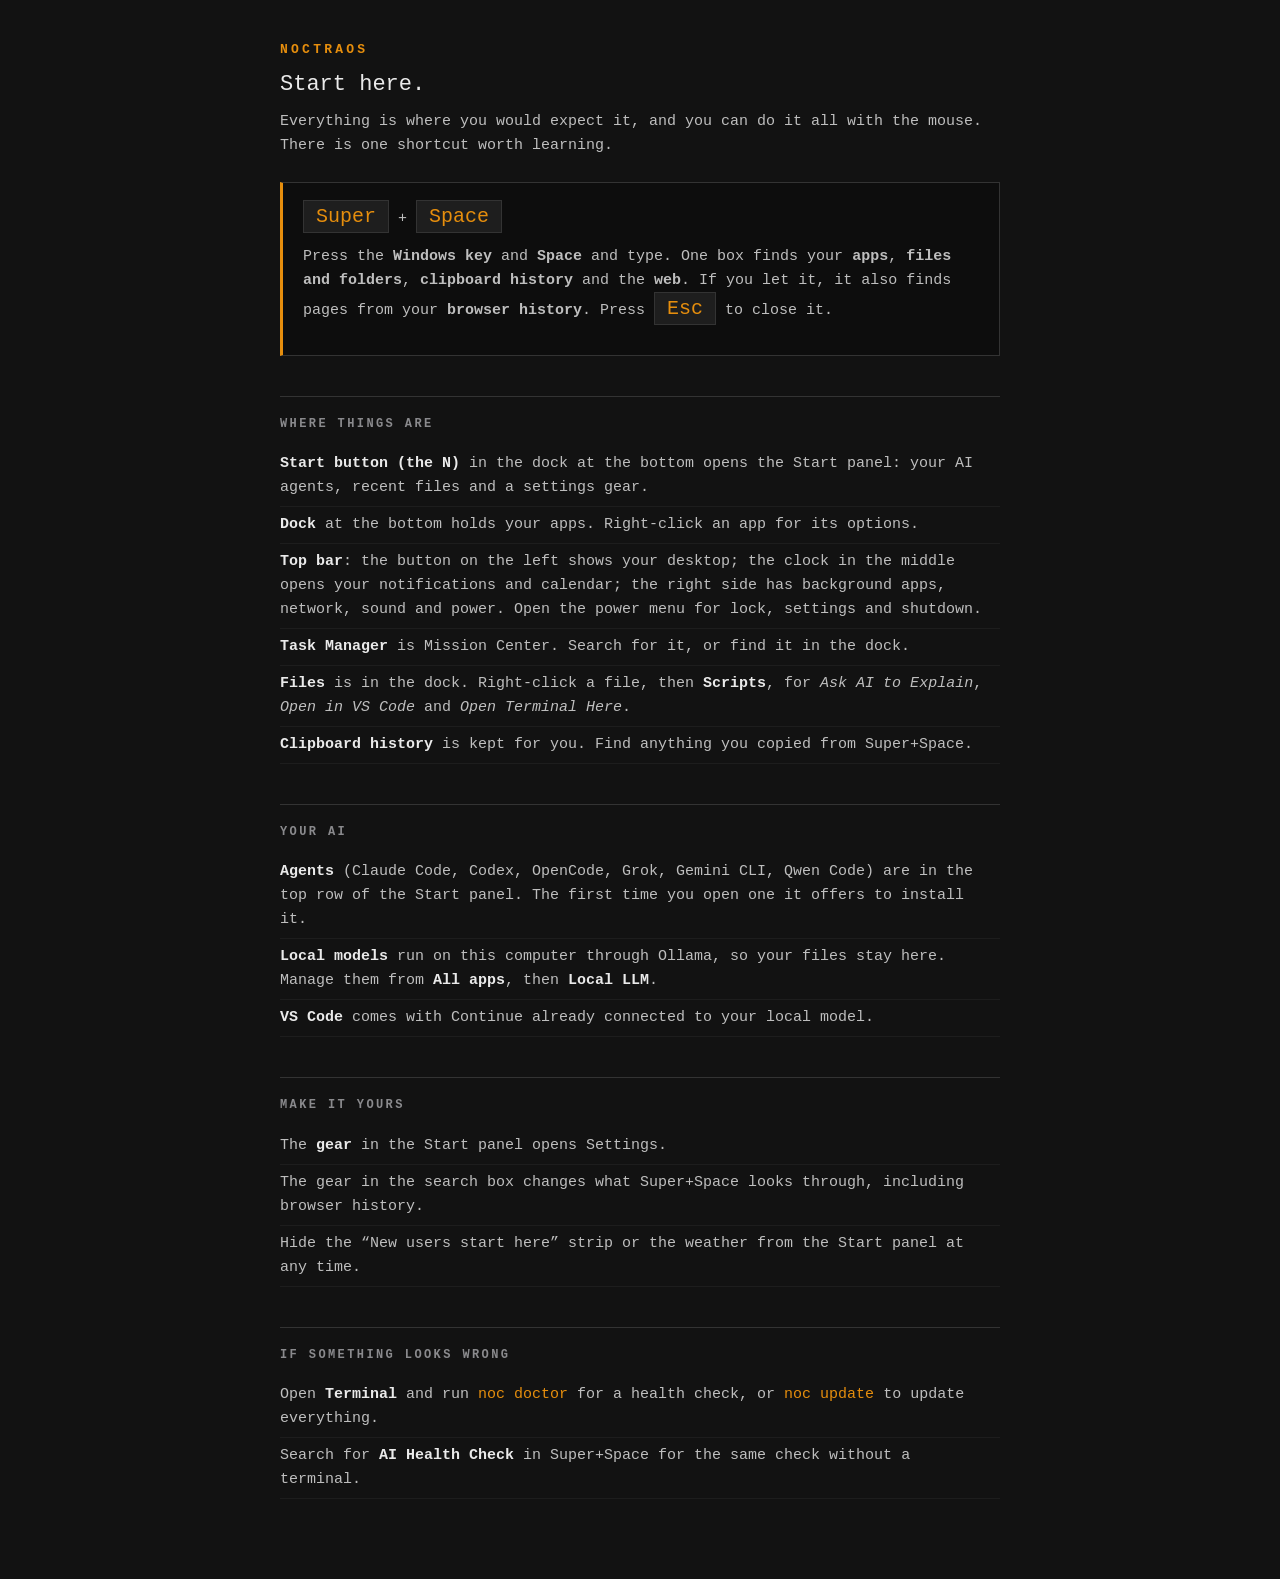
==== help/index.html @ 2c6299af "Merge pull request #8 from dazeb/claude/gpu-driver-cuda-installer-afab2f feat: auto-detect GPU and i" ====
<!doctype html>
<html lang="en">
<head>
<meta charset="utf-8">
<meta name="viewport" content="width=device-width, initial-scale=1">
<title>Start here · NoctraOS</title>
<style>
  :root { --bg:#121212; --panel:#0d0d0d; --raised:#1e1e1e; --border:#333; --fg:#bebebe; --muted:#8a8a8d; --accent:#e68e0d; }
  * { box-sizing: border-box; }
  body { margin:0; background:var(--bg); color:var(--fg); font:15px/1.6 "JetBrains Mono","JetBrainsMono Nerd Font",ui-monospace,monospace; }
  main { max-width: 760px; margin: 0 auto; padding: 40px 20px 80px; }
  h1 { font-size: 13px; letter-spacing: .25em; color: var(--accent); margin: 0 0 6px; }
  h2 { font-size: 12px; letter-spacing: .2em; color: var(--muted); margin: 40px 0 12px; border-top: 1px solid var(--border); padding-top: 18px; }
  .lead { font-size: 22px; color: #eaeaea; margin: 0 0 8px; }
  p { margin: 0 0 12px; }
  kbd { background: var(--raised); border: 1px solid var(--border); padding: 1px 8px; color: var(--accent); }
  .hero { background: var(--panel); border: 1px solid var(--border); border-left: 3px solid var(--accent); padding: 18px 20px; margin: 24px 0; }
  .hero kbd { font-size: 20px; padding: 4px 12px; }
  ul { list-style: none; padding: 0; margin: 0; }
  li { padding: 6px 0; border-bottom: 1px solid #1d1d1d; }
  li b { color: #eaeaea; font-weight: 600; }
  code { color: var(--accent); }
  a { color: var(--accent); }
</style>
</head>
<body>
<main>
  <h1>NOCTRAOS</h1>
  <p class="lead">Start here.</p>
  <p>Everything is where you would expect it, and you can do it all with the mouse. There is one shortcut worth learning.</p>

  <div class="hero">
    <p><kbd>Super</kbd> + <kbd>Space</kbd></p>
    <p>Press the <b>Windows key</b> and <b>Space</b> and type. One box finds your <b>apps</b>, <b>files and folders</b>, <b>clipboard history</b> and the <b>web</b>. If you let it, it also finds pages from your <b>browser history</b>. Press <kbd>Esc</kbd> to close it.</p>
  </div>

  <h2>WHERE THINGS ARE</h2>
  <ul>
    <li><b>Start button (the N)</b> in the dock at the bottom opens the Start panel: your AI agents, recent files and a settings gear.</li>
    <li><b>Dock</b> at the bottom holds your apps. Right-click an app for its options.</li>
    <li><b>Top bar</b>: the button on the left shows your desktop; the clock in the middle opens your notifications and calendar; the right side has background apps, network, sound and power. Open the power menu for lock, settings and shutdown.</li>
    <li><b>Task Manager</b> is Mission Center. Search for it, or find it in the dock.</li>
    <li><b>Files</b> is in the dock. Right-click a file, then <b>Scripts</b>, for <i>Ask AI to Explain</i>, <i>Open in VS Code</i> and <i>Open Terminal Here</i>.</li>
    <li><b>Clipboard history</b> is kept for you. Find anything you copied from Super+Space.</li>
  </ul>

  <h2>YOUR AI</h2>
  <ul>
    <li><b>Agents</b> (Claude Code, Codex, OpenCode, Grok, Gemini CLI, Qwen Code) are in the top row of the Start panel. The first time you open one it offers to install it.</li>
    <li><b>Local models</b> run on this computer through Ollama, so your files stay here. Manage them from <b>All apps</b>, then <b>Local LLM</b>.</li>
    <li><b>VS Code</b> comes with Continue already connected to your local model.</li>
  </ul>

  <h2>MAKE IT YOURS</h2>
  <ul>
    <li>The <b>gear</b> in the Start panel opens Settings.</li>
    <li>The gear in the search box changes what Super+Space looks through, including browser history.</li>
    <li>Hide the “New users start here” strip or the weather from the Start panel at any time.</li>
  </ul>

  <h2>IF SOMETHING LOOKS WRONG</h2>
  <ul>
    <li>Open <b>Terminal</b> and run <code>noc doctor</code> for a health check, or <code>noc update</code> to update everything.</li>
    <li>Search for <b>AI Health Check</b> in Super+Space for the same check without a terminal.</li>
  </ul>
</main>
</body>
</html>
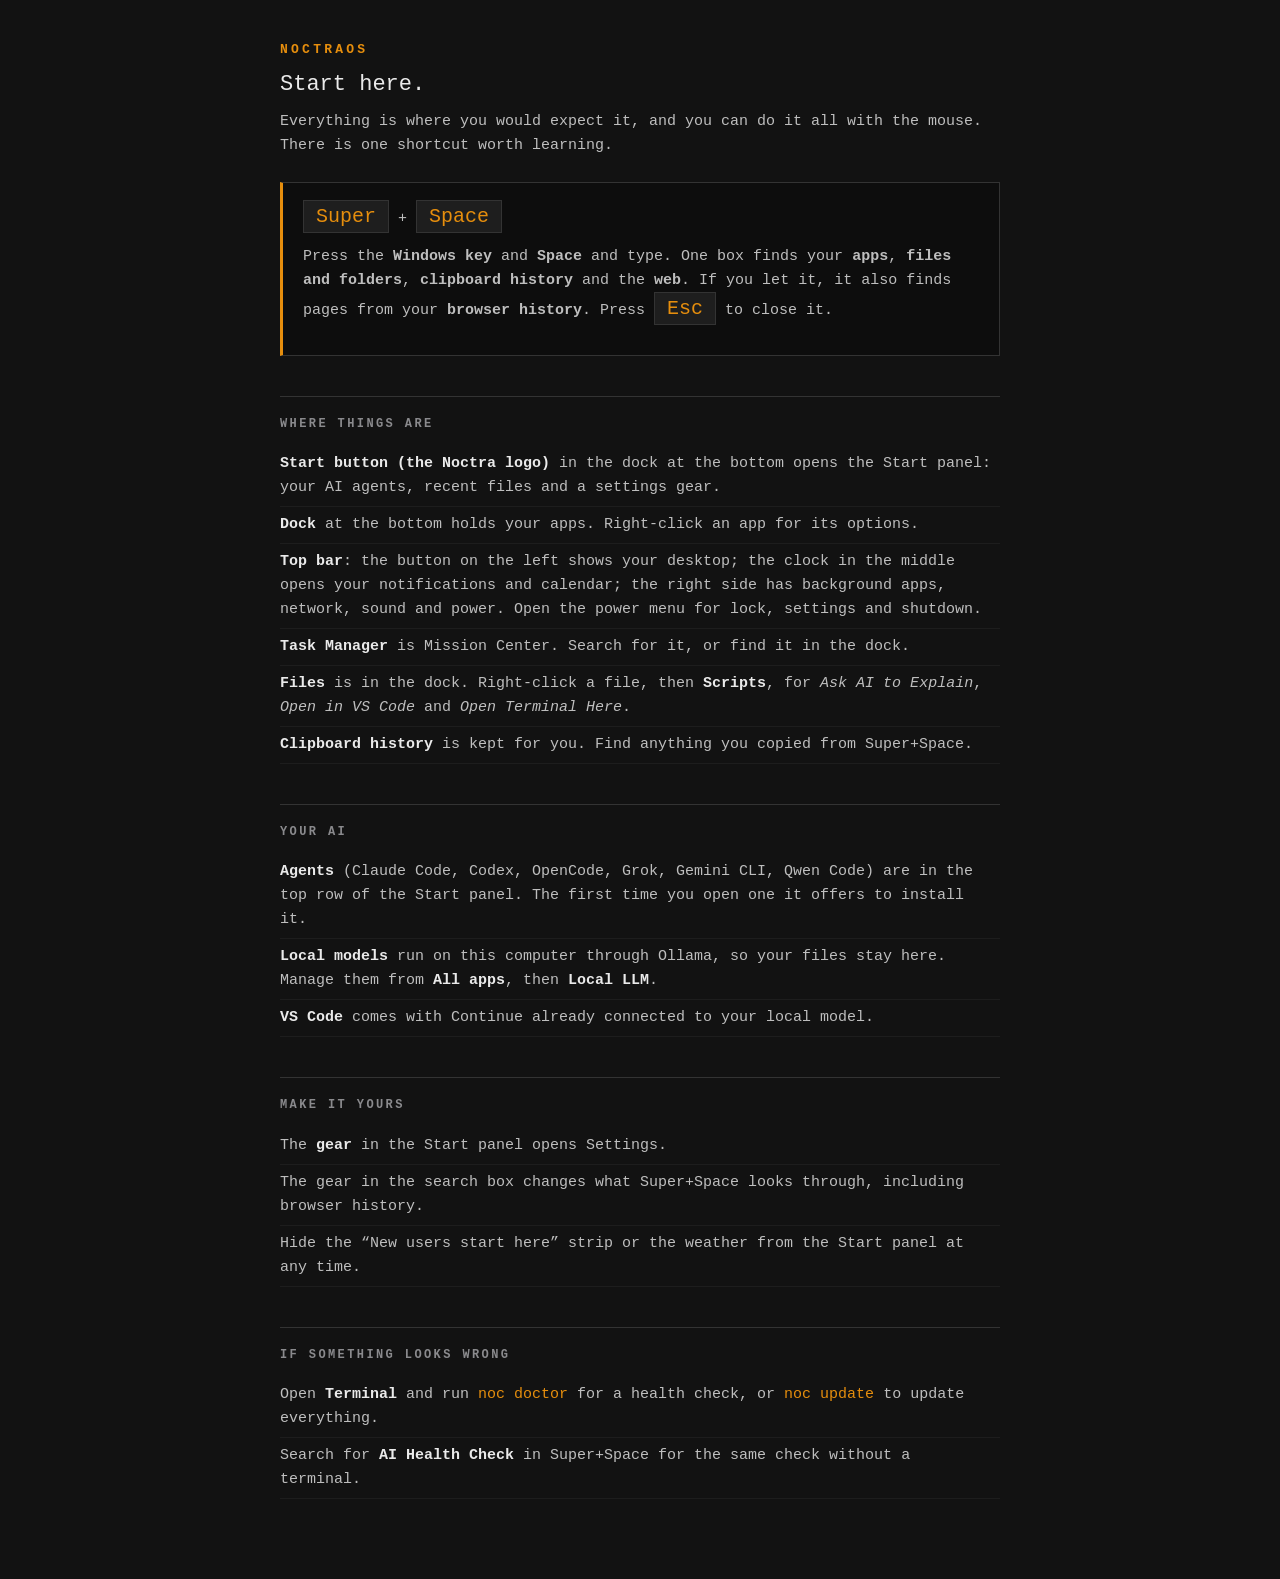
==== commit 4ed9c7b5: "Start button: use the website's Noctra OS logo, keep the N elsewhere The Start button now shows the " ====
--- a/help/index.html
+++ b/help/index.html
@@ -36,7 +36,7 @@
 
   <h2>WHERE THINGS ARE</h2>
   <ul>
-    <li><b>Start button (the N)</b> in the dock at the bottom opens the Start panel: your AI agents, recent files and a settings gear.</li>
+    <li><b>Start button (the Noctra logo)</b> in the dock at the bottom opens the Start panel: your AI agents, recent files and a settings gear.</li>
     <li><b>Dock</b> at the bottom holds your apps. Right-click an app for its options.</li>
     <li><b>Top bar</b>: the button on the left shows your desktop; the clock in the middle opens your notifications and calendar; the right side has background apps, network, sound and power. Open the power menu for lock, settings and shutdown.</li>
     <li><b>Task Manager</b> is Mission Center. Search for it, or find it in the dock.</li>
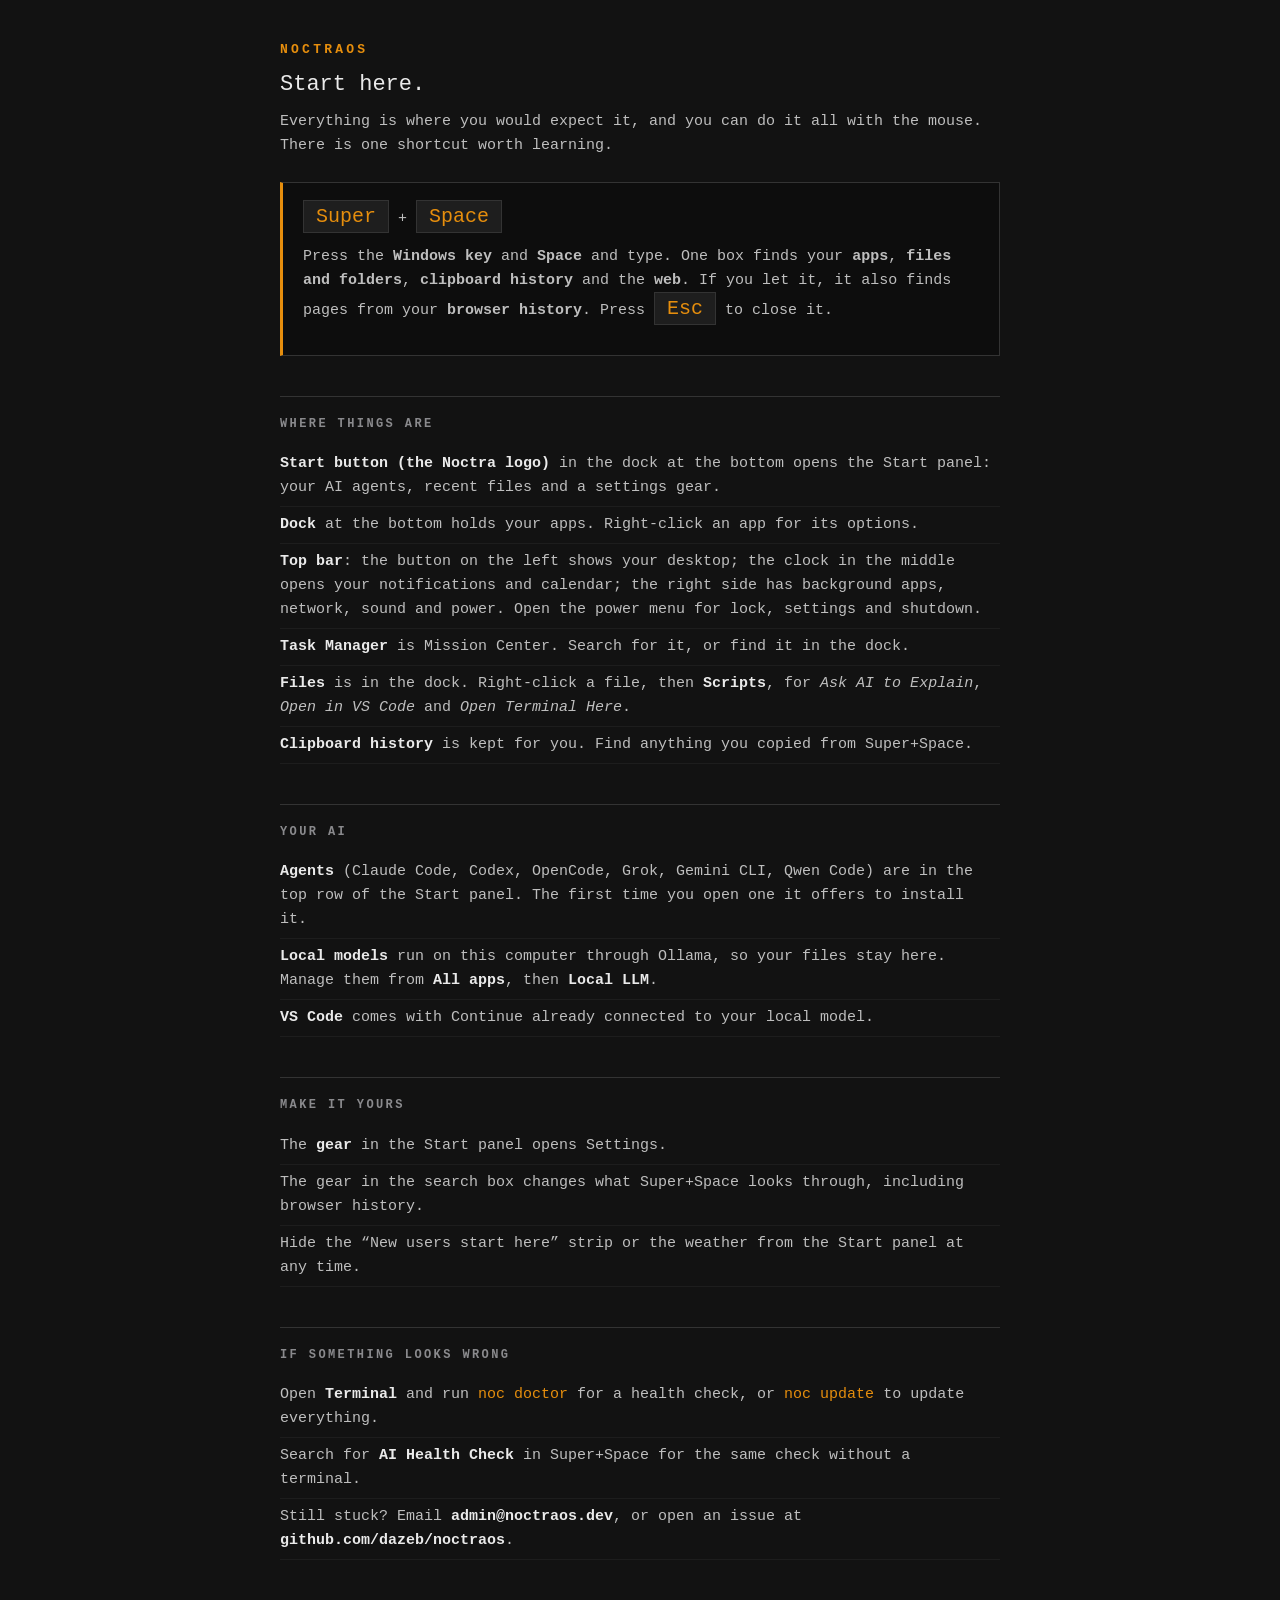
==== commit 2327ea69: "Contact: admin@noctraos.dev on the site (footer, Contact section), README, CONTRIBUTING, the in-OS h" ====
--- a/help/index.html
+++ b/help/index.html
@@ -62,6 +62,7 @@
   <ul>
     <li>Open <b>Terminal</b> and run <code>noc doctor</code> for a health check, or <code>noc update</code> to update everything.</li>
     <li>Search for <b>AI Health Check</b> in Super+Space for the same check without a terminal.</li>
+    <li>Still stuck? Email <b>admin@noctraos.dev</b>, or open an issue at <b>github.com/dazeb/noctraos</b>.</li>
   </ul>
 </main>
 </body>
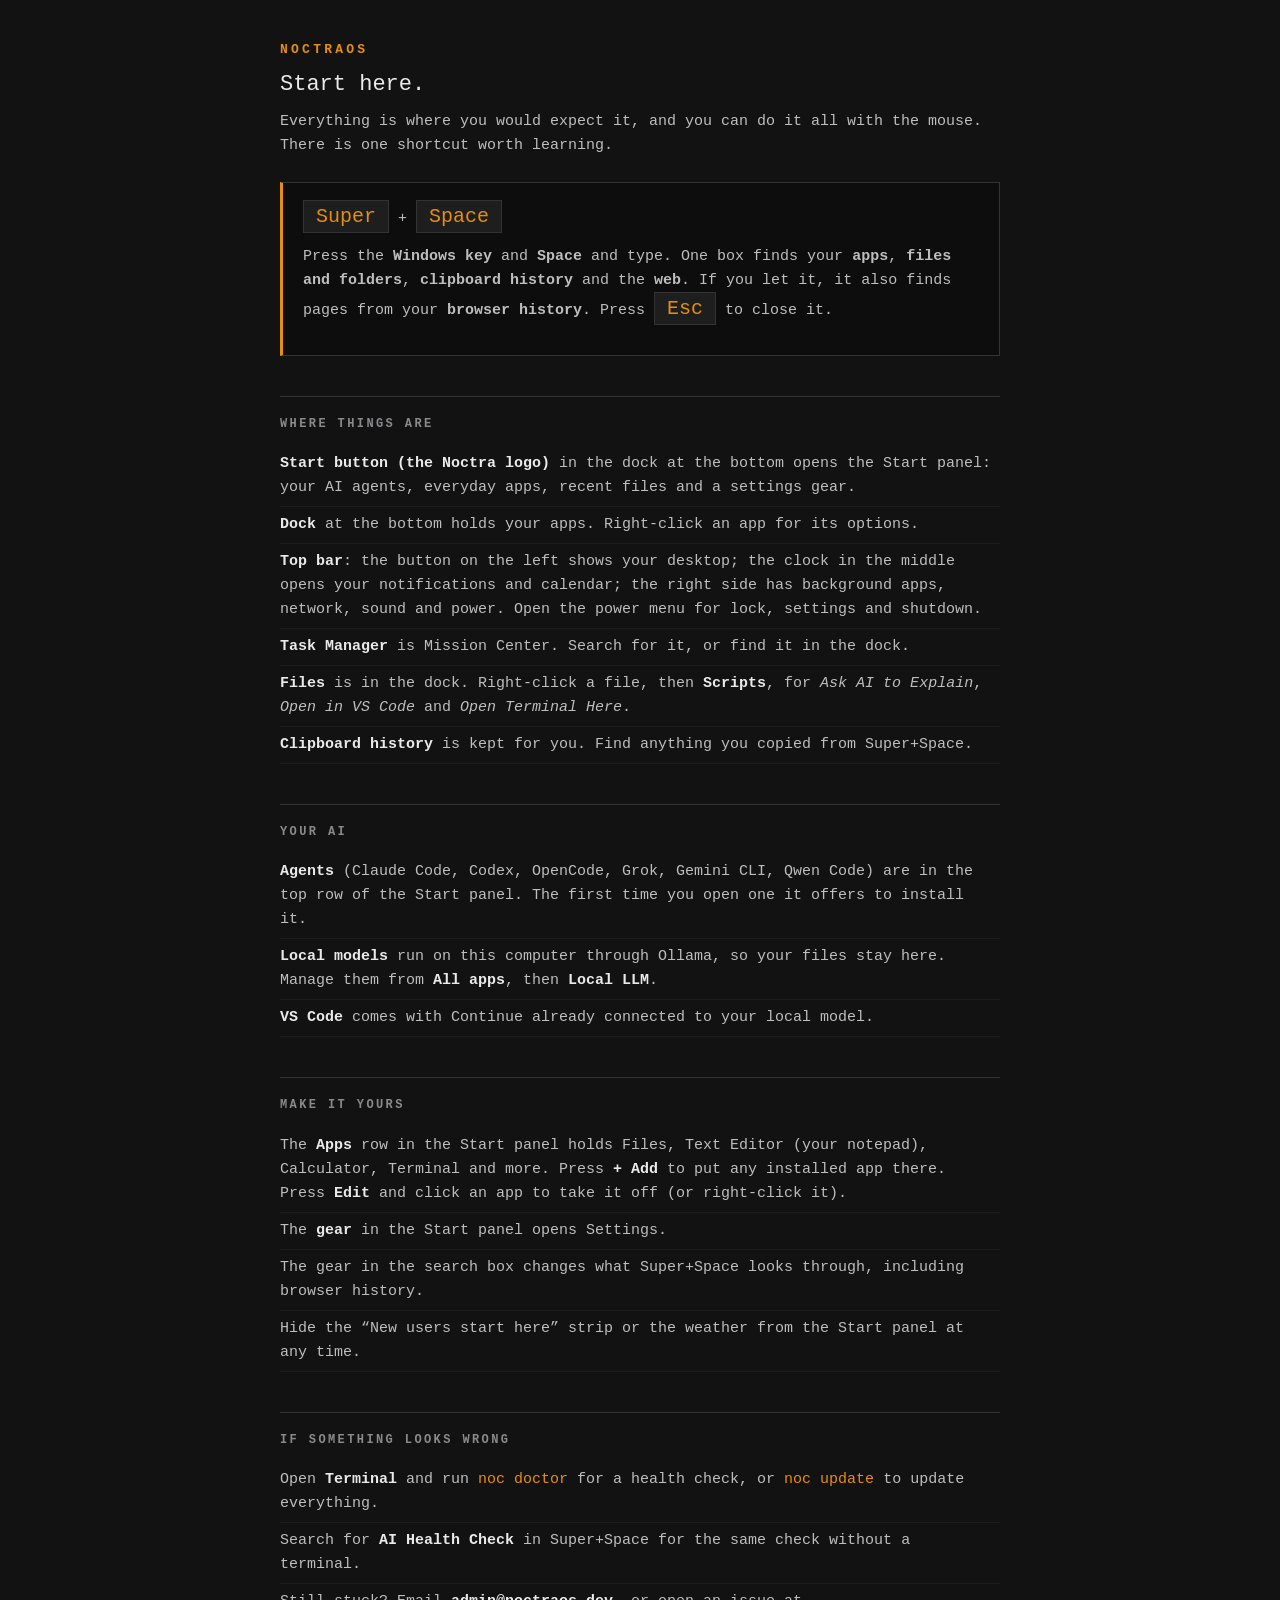
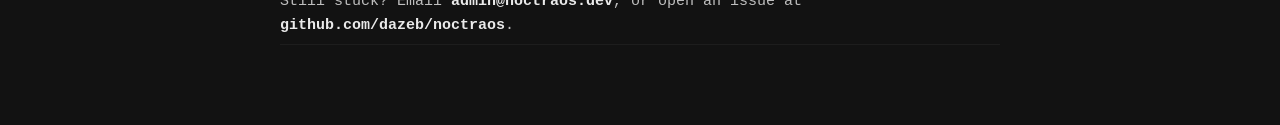
==== commit e11dbe8f: "Start panel: Apps row of everyday basics (Files, Text Editor, Calculator, Terminal, browser, Softwar" ====
--- a/help/index.html
+++ b/help/index.html
@@ -36,7 +36,7 @@
 
   <h2>WHERE THINGS ARE</h2>
   <ul>
-    <li><b>Start button (the Noctra logo)</b> in the dock at the bottom opens the Start panel: your AI agents, recent files and a settings gear.</li>
+    <li><b>Start button (the Noctra logo)</b> in the dock at the bottom opens the Start panel: your AI agents, everyday apps, recent files and a settings gear.</li>
     <li><b>Dock</b> at the bottom holds your apps. Right-click an app for its options.</li>
     <li><b>Top bar</b>: the button on the left shows your desktop; the clock in the middle opens your notifications and calendar; the right side has background apps, network, sound and power. Open the power menu for lock, settings and shutdown.</li>
     <li><b>Task Manager</b> is Mission Center. Search for it, or find it in the dock.</li>
@@ -53,6 +53,7 @@
 
   <h2>MAKE IT YOURS</h2>
   <ul>
+    <li>The <b>Apps</b> row in the Start panel holds Files, Text Editor (your notepad), Calculator, Terminal and more. Press <b>+ Add</b> to put any installed app there. Press <b>Edit</b> and click an app to take it off (or right-click it).</li>
     <li>The <b>gear</b> in the Start panel opens Settings.</li>
     <li>The gear in the search box changes what Super+Space looks through, including browser history.</li>
     <li>Hide the “New users start here” strip or the weather from the Start panel at any time.</li>
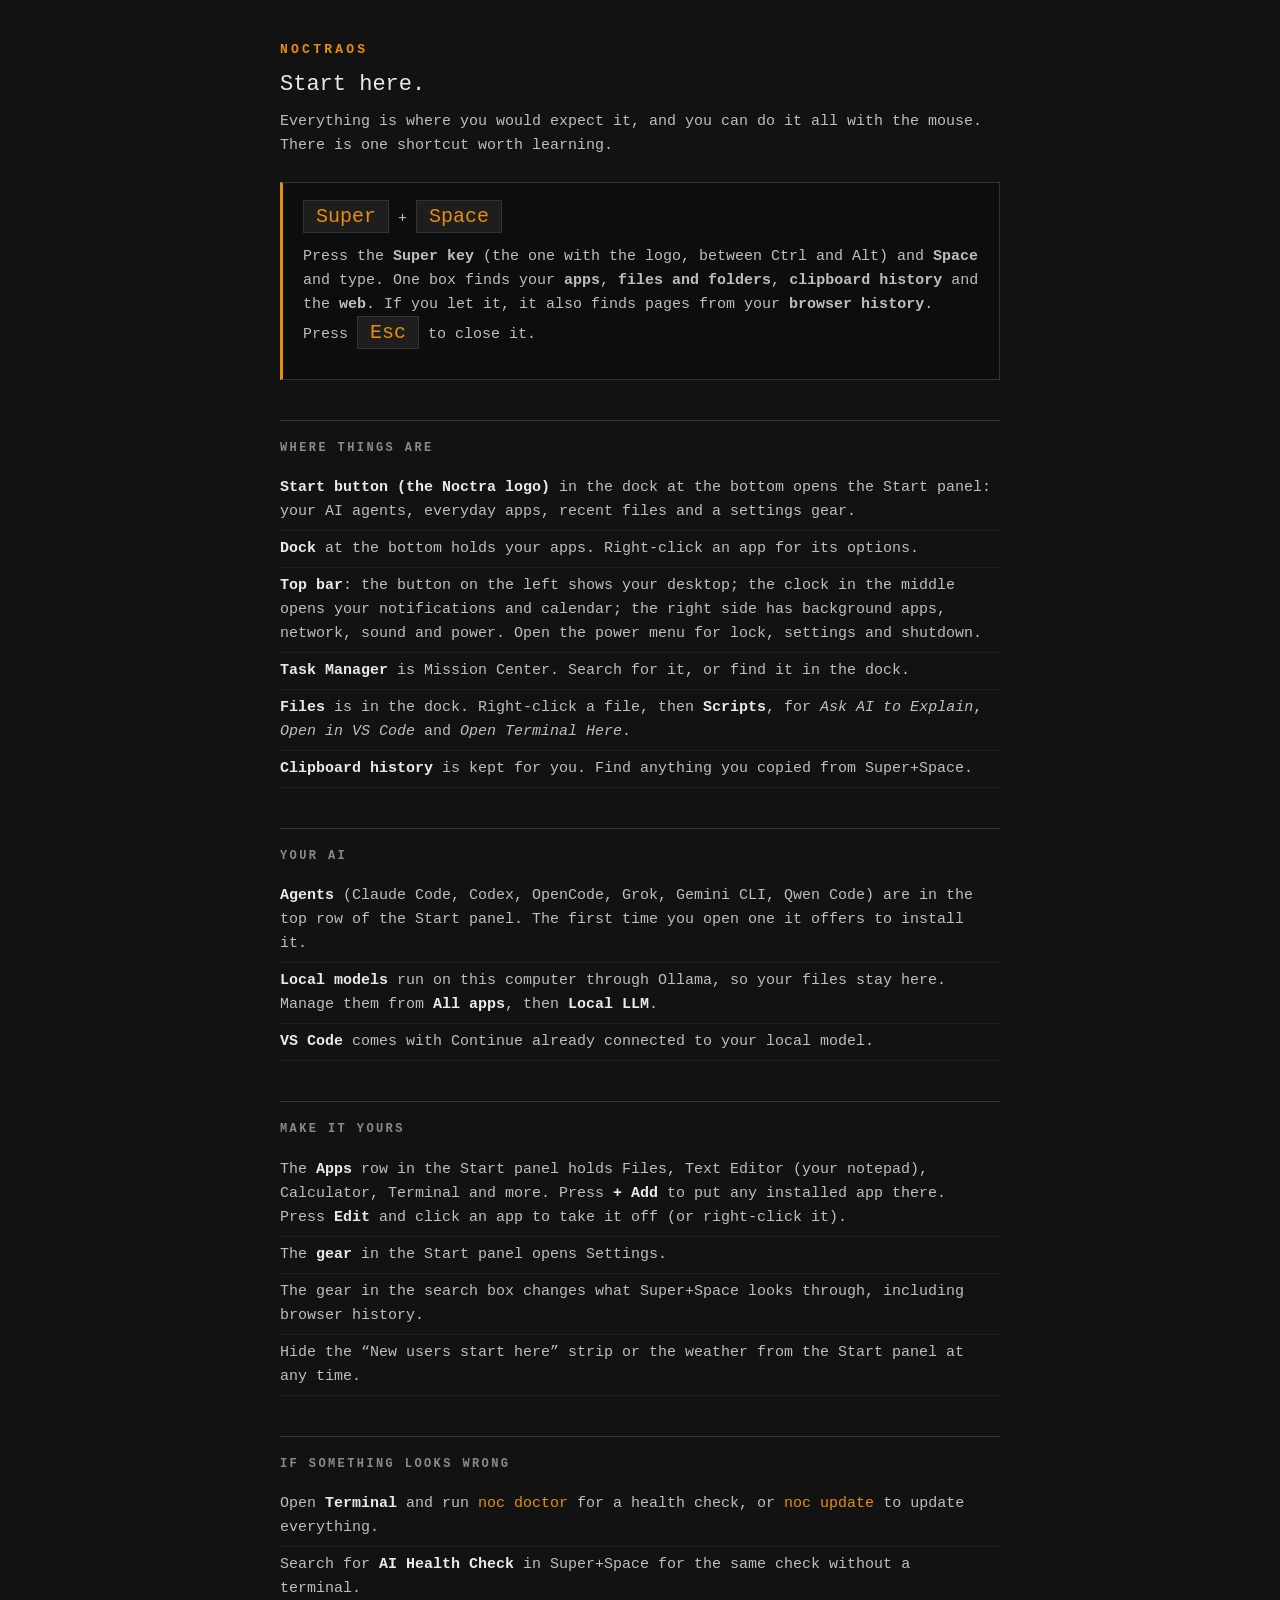
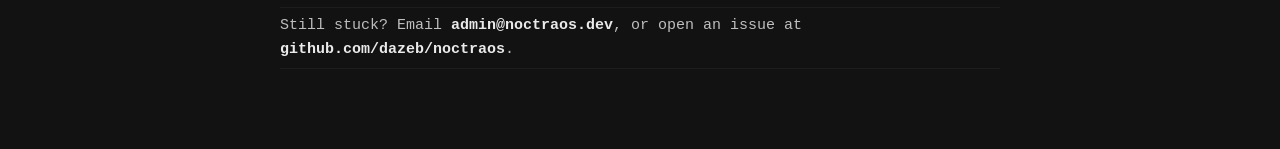
==== commit 249c0f84: "Neutral key wording: Super + Space, drawn with the Windows and Command key icons - Welcome: no 'for " ====
--- a/help/index.html
+++ b/help/index.html
@@ -31,7 +31,7 @@
 
   <div class="hero">
     <p><kbd>Super</kbd> + <kbd>Space</kbd></p>
-    <p>Press the <b>Windows key</b> and <b>Space</b> and type. One box finds your <b>apps</b>, <b>files and folders</b>, <b>clipboard history</b> and the <b>web</b>. If you let it, it also finds pages from your <b>browser history</b>. Press <kbd>Esc</kbd> to close it.</p>
+    <p>Press the <b>Super key</b> (the one with the logo, between Ctrl and Alt) and <b>Space</b> and type. One box finds your <b>apps</b>, <b>files and folders</b>, <b>clipboard history</b> and the <b>web</b>. If you let it, it also finds pages from your <b>browser history</b>. Press <kbd>Esc</kbd> to close it.</p>
   </div>
 
   <h2>WHERE THINGS ARE</h2>
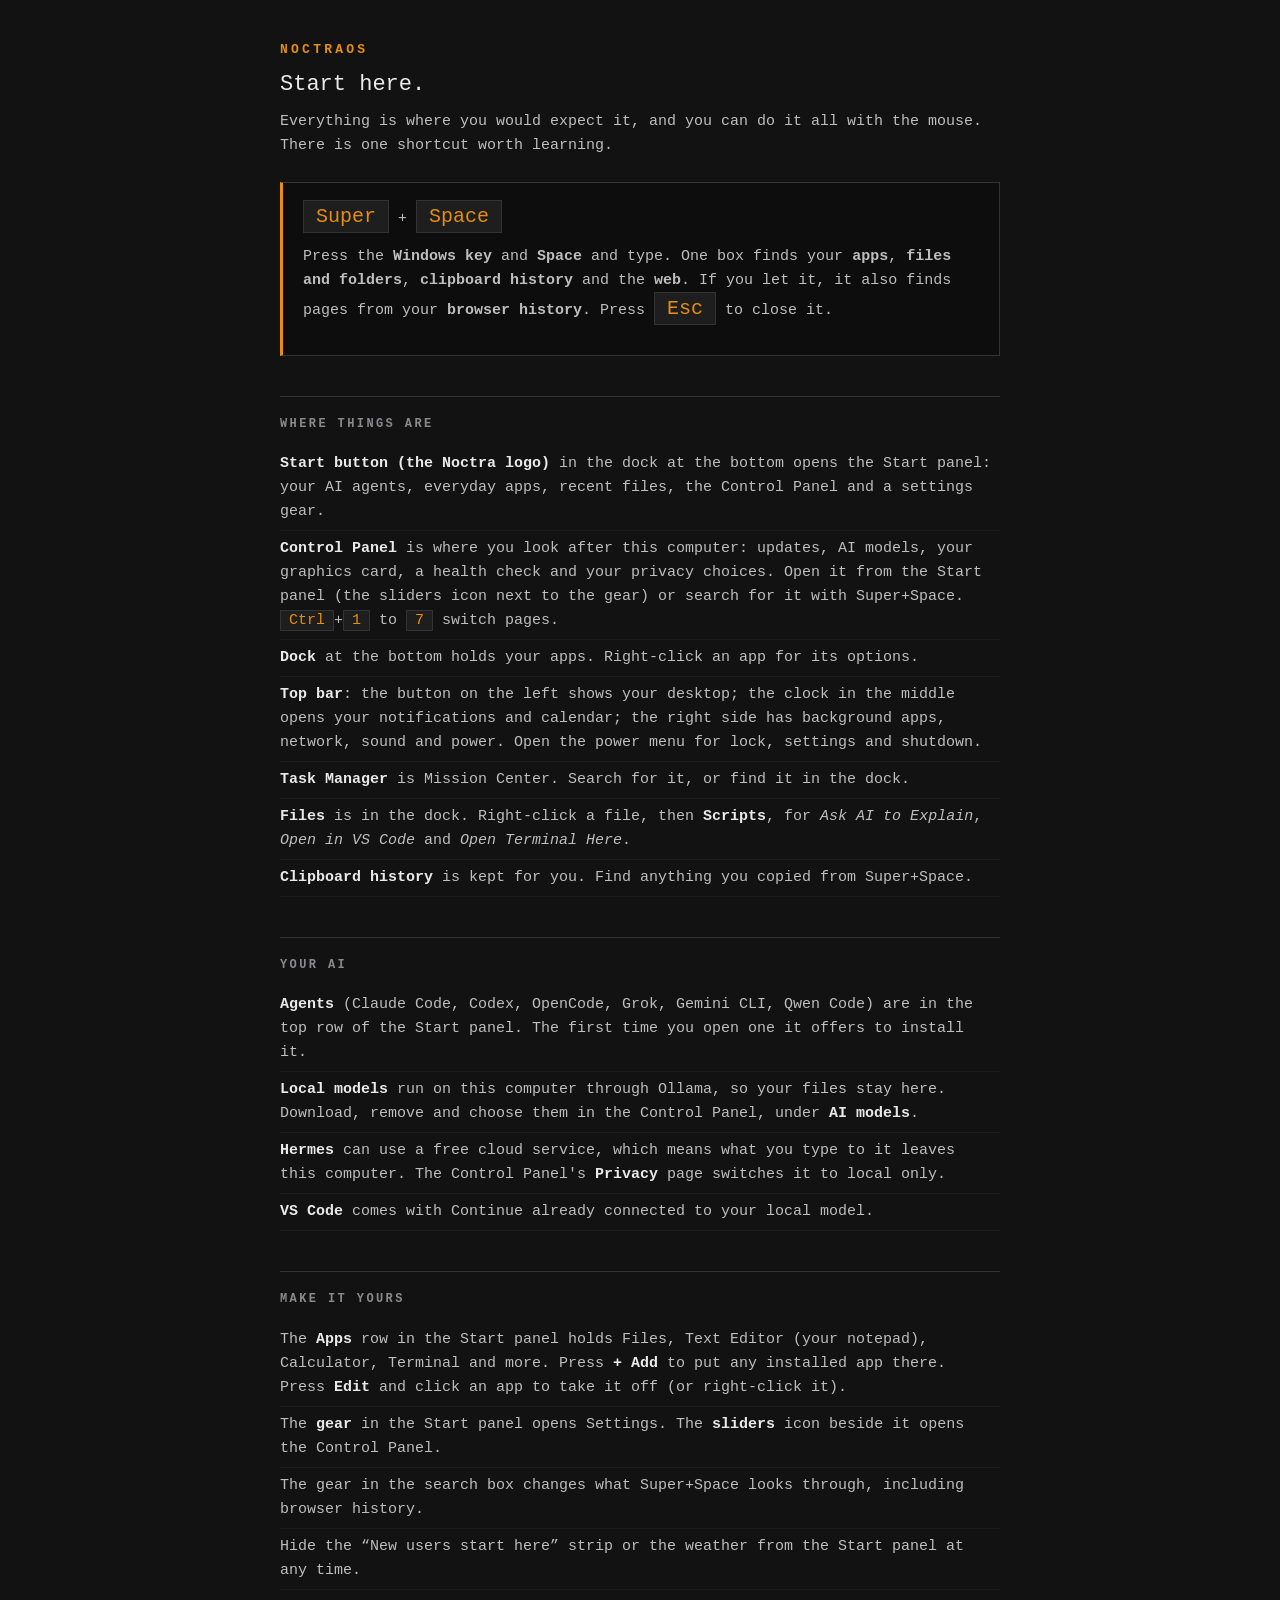
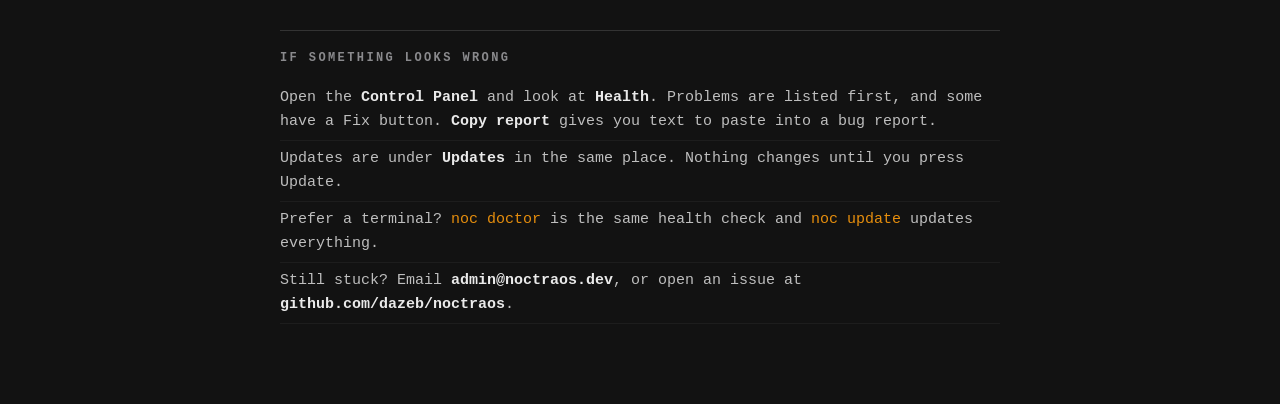
==== commit 4081028e: "Control Panel phase 6 (part 1): keyboard navigation, tooltips, screen-fit sizing, entry points Ctrl+" ====
--- a/help/index.html
+++ b/help/index.html
@@ -31,12 +31,13 @@
 
   <div class="hero">
     <p><kbd>Super</kbd> + <kbd>Space</kbd></p>
-    <p>Press the <b>Super key</b> (the one with the logo, between Ctrl and Alt) and <b>Space</b> and type. One box finds your <b>apps</b>, <b>files and folders</b>, <b>clipboard history</b> and the <b>web</b>. If you let it, it also finds pages from your <b>browser history</b>. Press <kbd>Esc</kbd> to close it.</p>
+    <p>Press the <b>Windows key</b> and <b>Space</b> and type. One box finds your <b>apps</b>, <b>files and folders</b>, <b>clipboard history</b> and the <b>web</b>. If you let it, it also finds pages from your <b>browser history</b>. Press <kbd>Esc</kbd> to close it.</p>
   </div>
 
   <h2>WHERE THINGS ARE</h2>
   <ul>
-    <li><b>Start button (the Noctra logo)</b> in the dock at the bottom opens the Start panel: your AI agents, everyday apps, recent files and a settings gear.</li>
+    <li><b>Start button (the Noctra logo)</b> in the dock at the bottom opens the Start panel: your AI agents, everyday apps, recent files, the Control Panel and a settings gear.</li>
+    <li><b>Control Panel</b> is where you look after this computer: updates, AI models, your graphics card, a health check and your privacy choices. Open it from the Start panel (the sliders icon next to the gear) or search for it with Super+Space. <kbd>Ctrl</kbd>+<kbd>1</kbd> to <kbd>7</kbd> switch pages.</li>
     <li><b>Dock</b> at the bottom holds your apps. Right-click an app for its options.</li>
     <li><b>Top bar</b>: the button on the left shows your desktop; the clock in the middle opens your notifications and calendar; the right side has background apps, network, sound and power. Open the power menu for lock, settings and shutdown.</li>
     <li><b>Task Manager</b> is Mission Center. Search for it, or find it in the dock.</li>
@@ -47,22 +48,24 @@
   <h2>YOUR AI</h2>
   <ul>
     <li><b>Agents</b> (Claude Code, Codex, OpenCode, Grok, Gemini CLI, Qwen Code) are in the top row of the Start panel. The first time you open one it offers to install it.</li>
-    <li><b>Local models</b> run on this computer through Ollama, so your files stay here. Manage them from <b>All apps</b>, then <b>Local LLM</b>.</li>
+    <li><b>Local models</b> run on this computer through Ollama, so your files stay here. Download, remove and choose them in the Control Panel, under <b>AI models</b>.</li>
+    <li><b>Hermes</b> can use a free cloud service, which means what you type to it leaves this computer. The Control Panel's <b>Privacy</b> page switches it to local only.</li>
     <li><b>VS Code</b> comes with Continue already connected to your local model.</li>
   </ul>
 
   <h2>MAKE IT YOURS</h2>
   <ul>
     <li>The <b>Apps</b> row in the Start panel holds Files, Text Editor (your notepad), Calculator, Terminal and more. Press <b>+ Add</b> to put any installed app there. Press <b>Edit</b> and click an app to take it off (or right-click it).</li>
-    <li>The <b>gear</b> in the Start panel opens Settings.</li>
+    <li>The <b>gear</b> in the Start panel opens Settings. The <b>sliders</b> icon beside it opens the Control Panel.</li>
     <li>The gear in the search box changes what Super+Space looks through, including browser history.</li>
     <li>Hide the “New users start here” strip or the weather from the Start panel at any time.</li>
   </ul>
 
   <h2>IF SOMETHING LOOKS WRONG</h2>
   <ul>
-    <li>Open <b>Terminal</b> and run <code>noc doctor</code> for a health check, or <code>noc update</code> to update everything.</li>
-    <li>Search for <b>AI Health Check</b> in Super+Space for the same check without a terminal.</li>
+    <li>Open the <b>Control Panel</b> and look at <b>Health</b>. Problems are listed first, and some have a Fix button. <b>Copy report</b> gives you text to paste into a bug report.</li>
+    <li>Updates are under <b>Updates</b> in the same place. Nothing changes until you press Update.</li>
+    <li>Prefer a terminal? <code>noc doctor</code> is the same health check and <code>noc update</code> updates everything.</li>
     <li>Still stuck? Email <b>admin@noctraos.dev</b>, or open an issue at <b>github.com/dazeb/noctraos</b>.</li>
   </ul>
 </main>
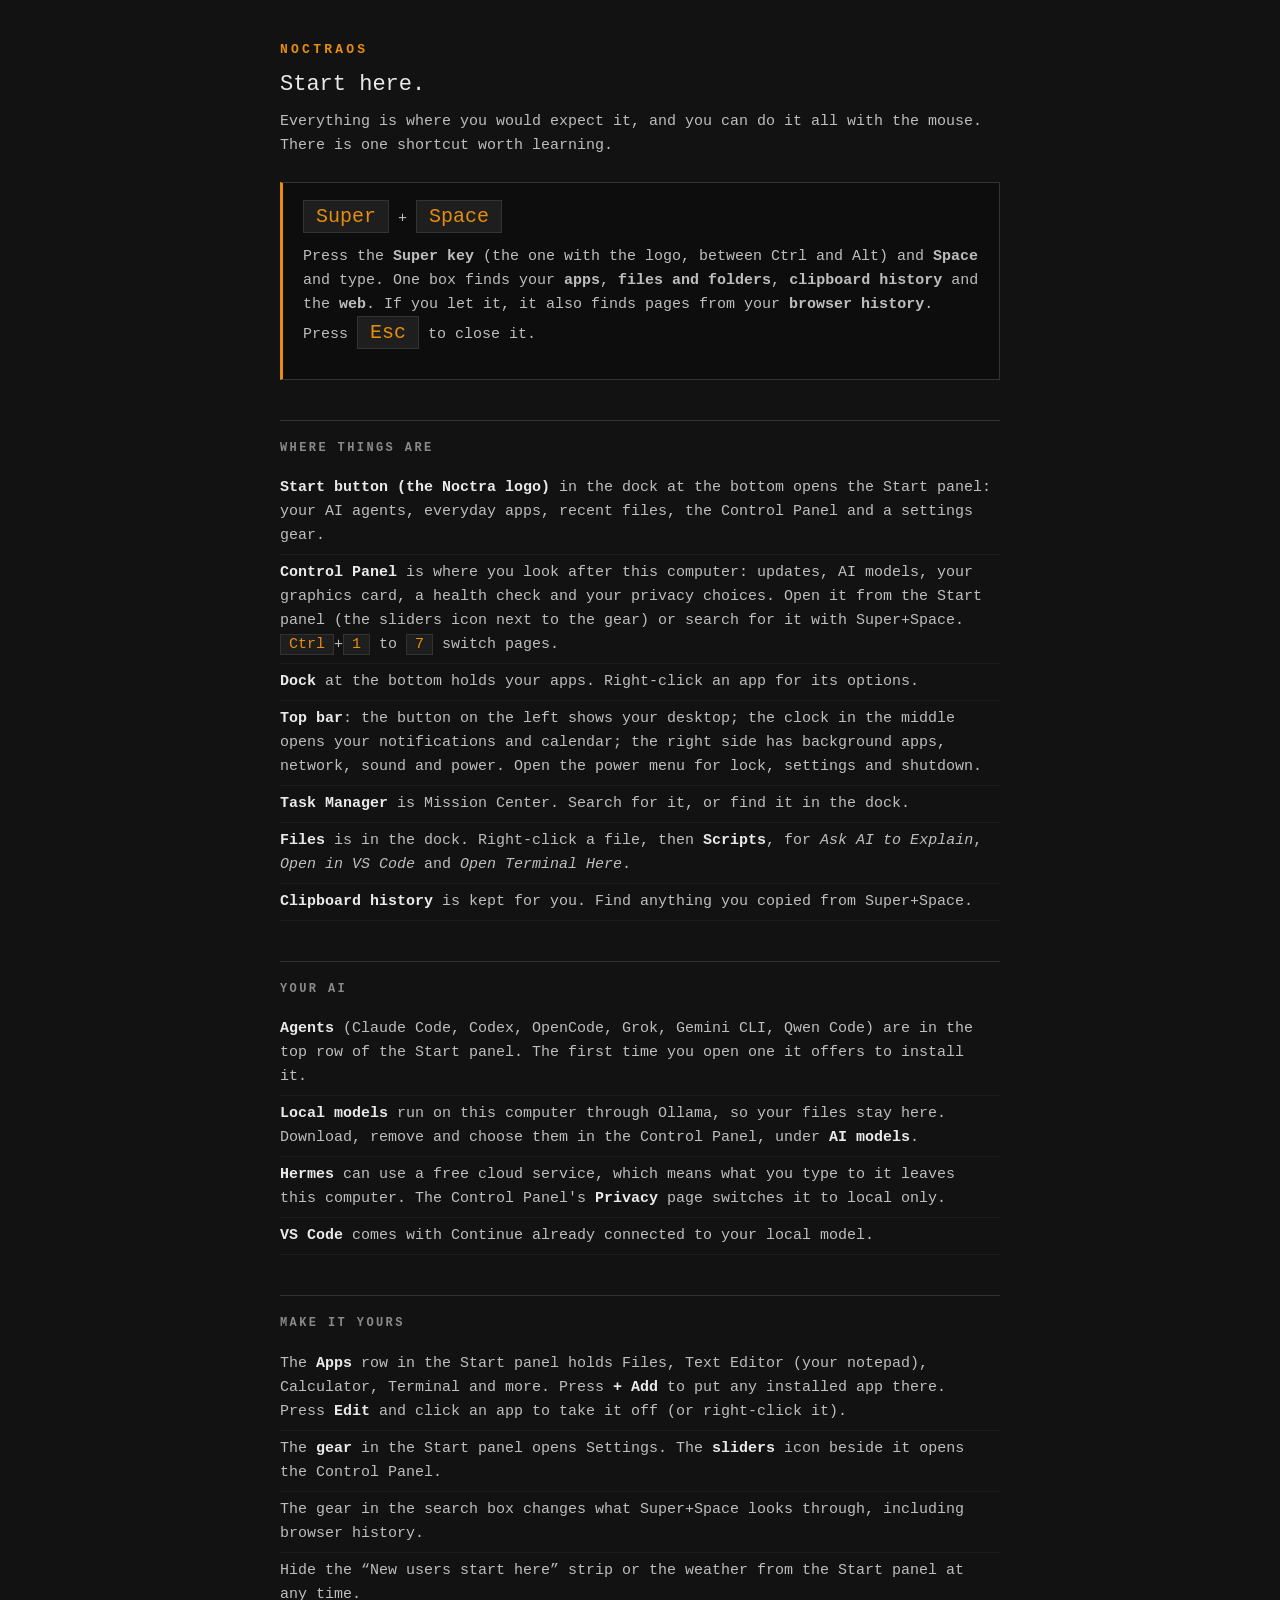
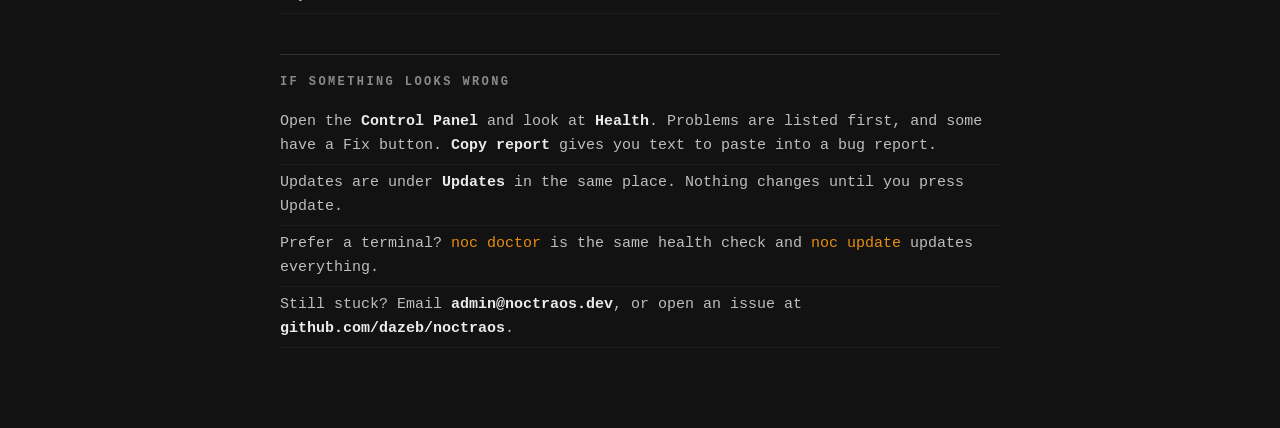
==== commit 63002653: "Merge main into docs/review-followups Resolves site/index.html: keep the Super + Space wording and t" ====
--- a/help/index.html
+++ b/help/index.html
@@ -31,7 +31,7 @@
 
   <div class="hero">
     <p><kbd>Super</kbd> + <kbd>Space</kbd></p>
-    <p>Press the <b>Windows key</b> and <b>Space</b> and type. One box finds your <b>apps</b>, <b>files and folders</b>, <b>clipboard history</b> and the <b>web</b>. If you let it, it also finds pages from your <b>browser history</b>. Press <kbd>Esc</kbd> to close it.</p>
+    <p>Press the <b>Super key</b> (the one with the logo, between Ctrl and Alt) and <b>Space</b> and type. One box finds your <b>apps</b>, <b>files and folders</b>, <b>clipboard history</b> and the <b>web</b>. If you let it, it also finds pages from your <b>browser history</b>. Press <kbd>Esc</kbd> to close it.</p>
   </div>
 
   <h2>WHERE THINGS ARE</h2>
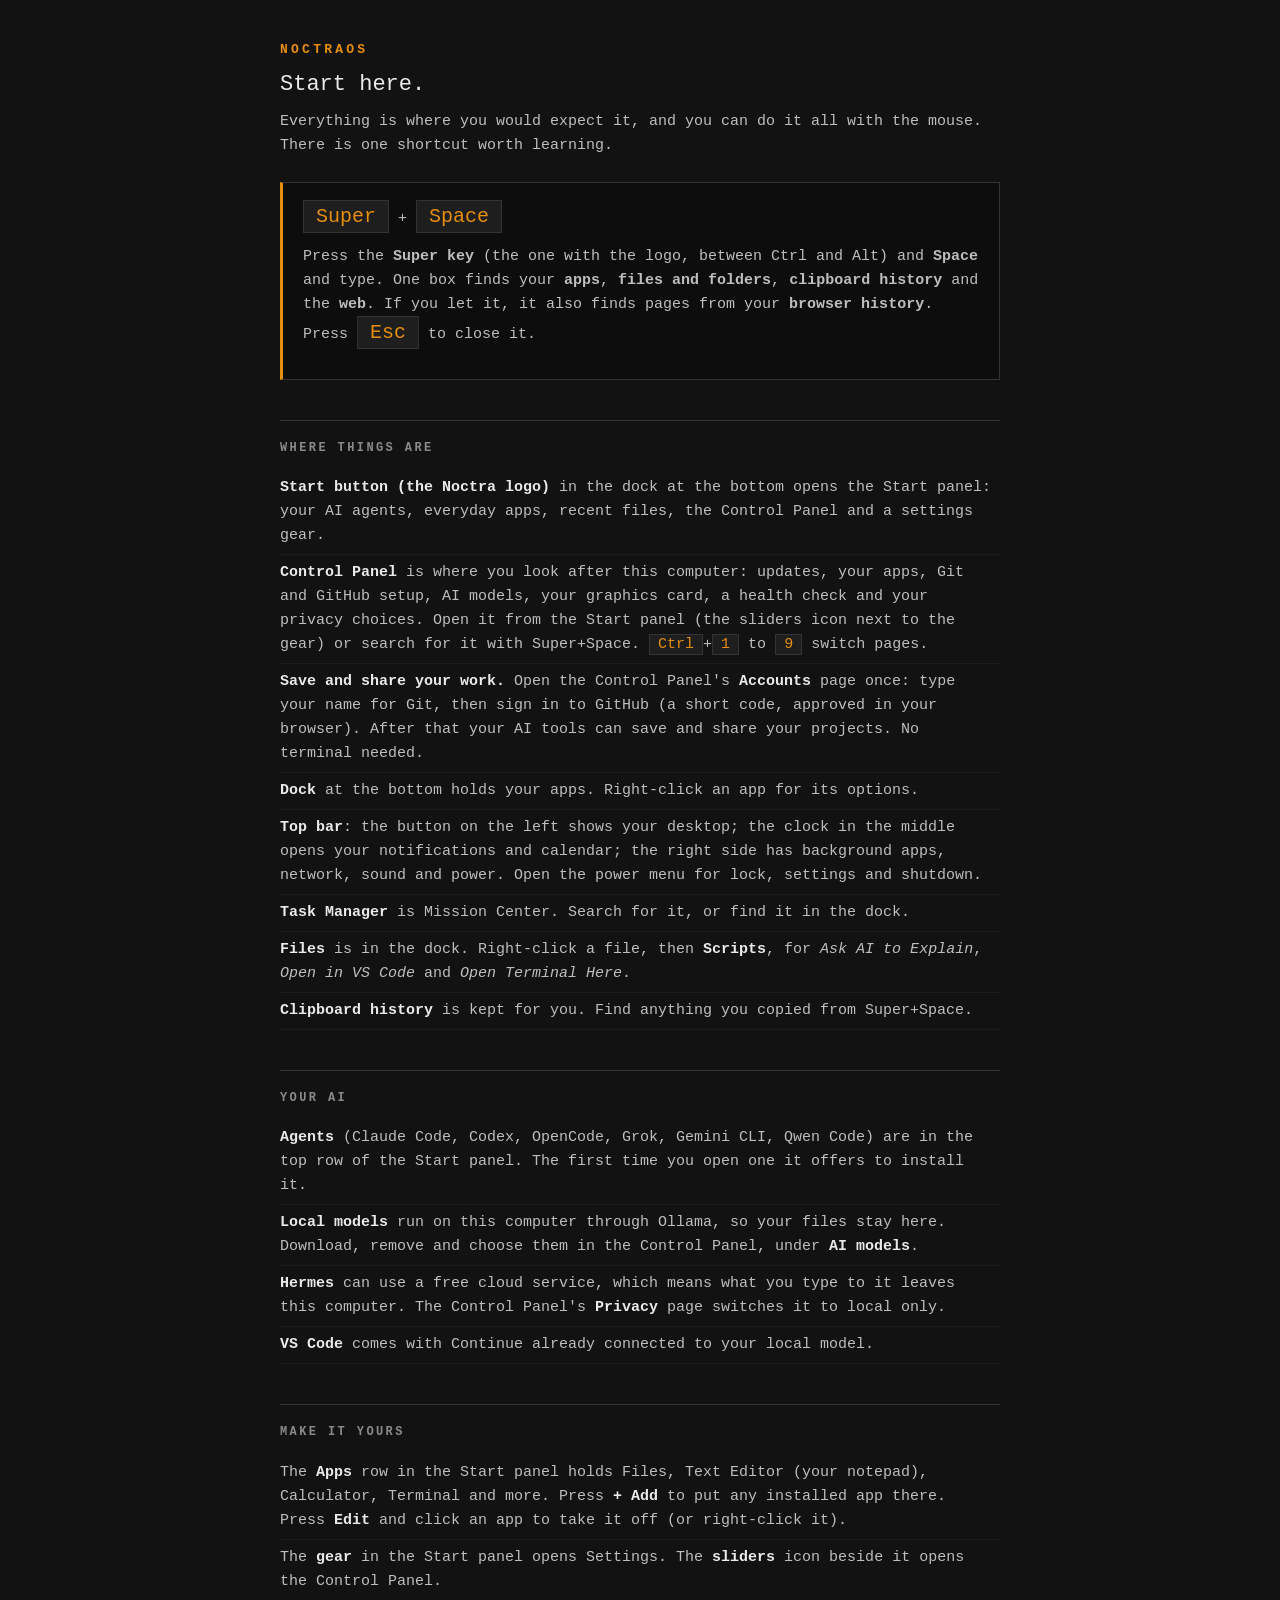
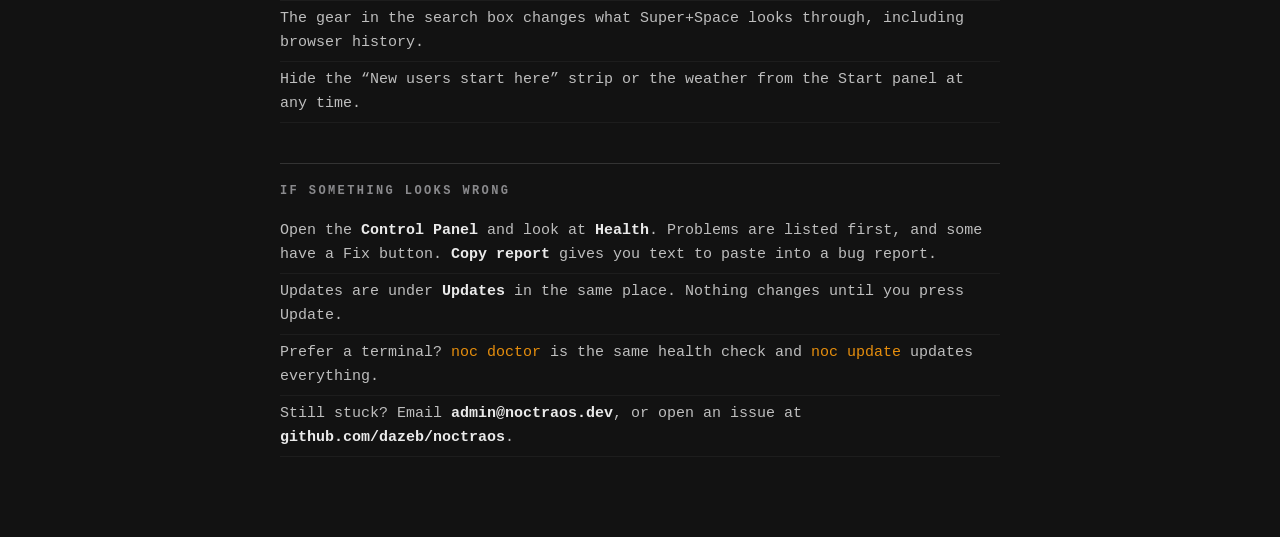
==== commit 850f0a87: "Release 0.4.0: version, release notes, and the new pages in the README, site and help Version 0.4.0 " ====
--- a/help/index.html
+++ b/help/index.html
@@ -37,7 +37,8 @@
   <h2>WHERE THINGS ARE</h2>
   <ul>
     <li><b>Start button (the Noctra logo)</b> in the dock at the bottom opens the Start panel: your AI agents, everyday apps, recent files, the Control Panel and a settings gear.</li>
-    <li><b>Control Panel</b> is where you look after this computer: updates, AI models, your graphics card, a health check and your privacy choices. Open it from the Start panel (the sliders icon next to the gear) or search for it with Super+Space. <kbd>Ctrl</kbd>+<kbd>1</kbd> to <kbd>7</kbd> switch pages.</li>
+    <li><b>Control Panel</b> is where you look after this computer: updates, your apps, Git and GitHub setup, AI models, your graphics card, a health check and your privacy choices. Open it from the Start panel (the sliders icon next to the gear) or search for it with Super+Space. <kbd>Ctrl</kbd>+<kbd>1</kbd> to <kbd>9</kbd> switch pages.</li>
+    <li><b>Save and share your work.</b> Open the Control Panel's <b>Accounts</b> page once: type your name for Git, then sign in to GitHub (a short code, approved in your browser). After that your AI tools can save and share your projects. No terminal needed.</li>
     <li><b>Dock</b> at the bottom holds your apps. Right-click an app for its options.</li>
     <li><b>Top bar</b>: the button on the left shows your desktop; the clock in the middle opens your notifications and calendar; the right side has background apps, network, sound and power. Open the power menu for lock, settings and shutdown.</li>
     <li><b>Task Manager</b> is Mission Center. Search for it, or find it in the dock.</li>
